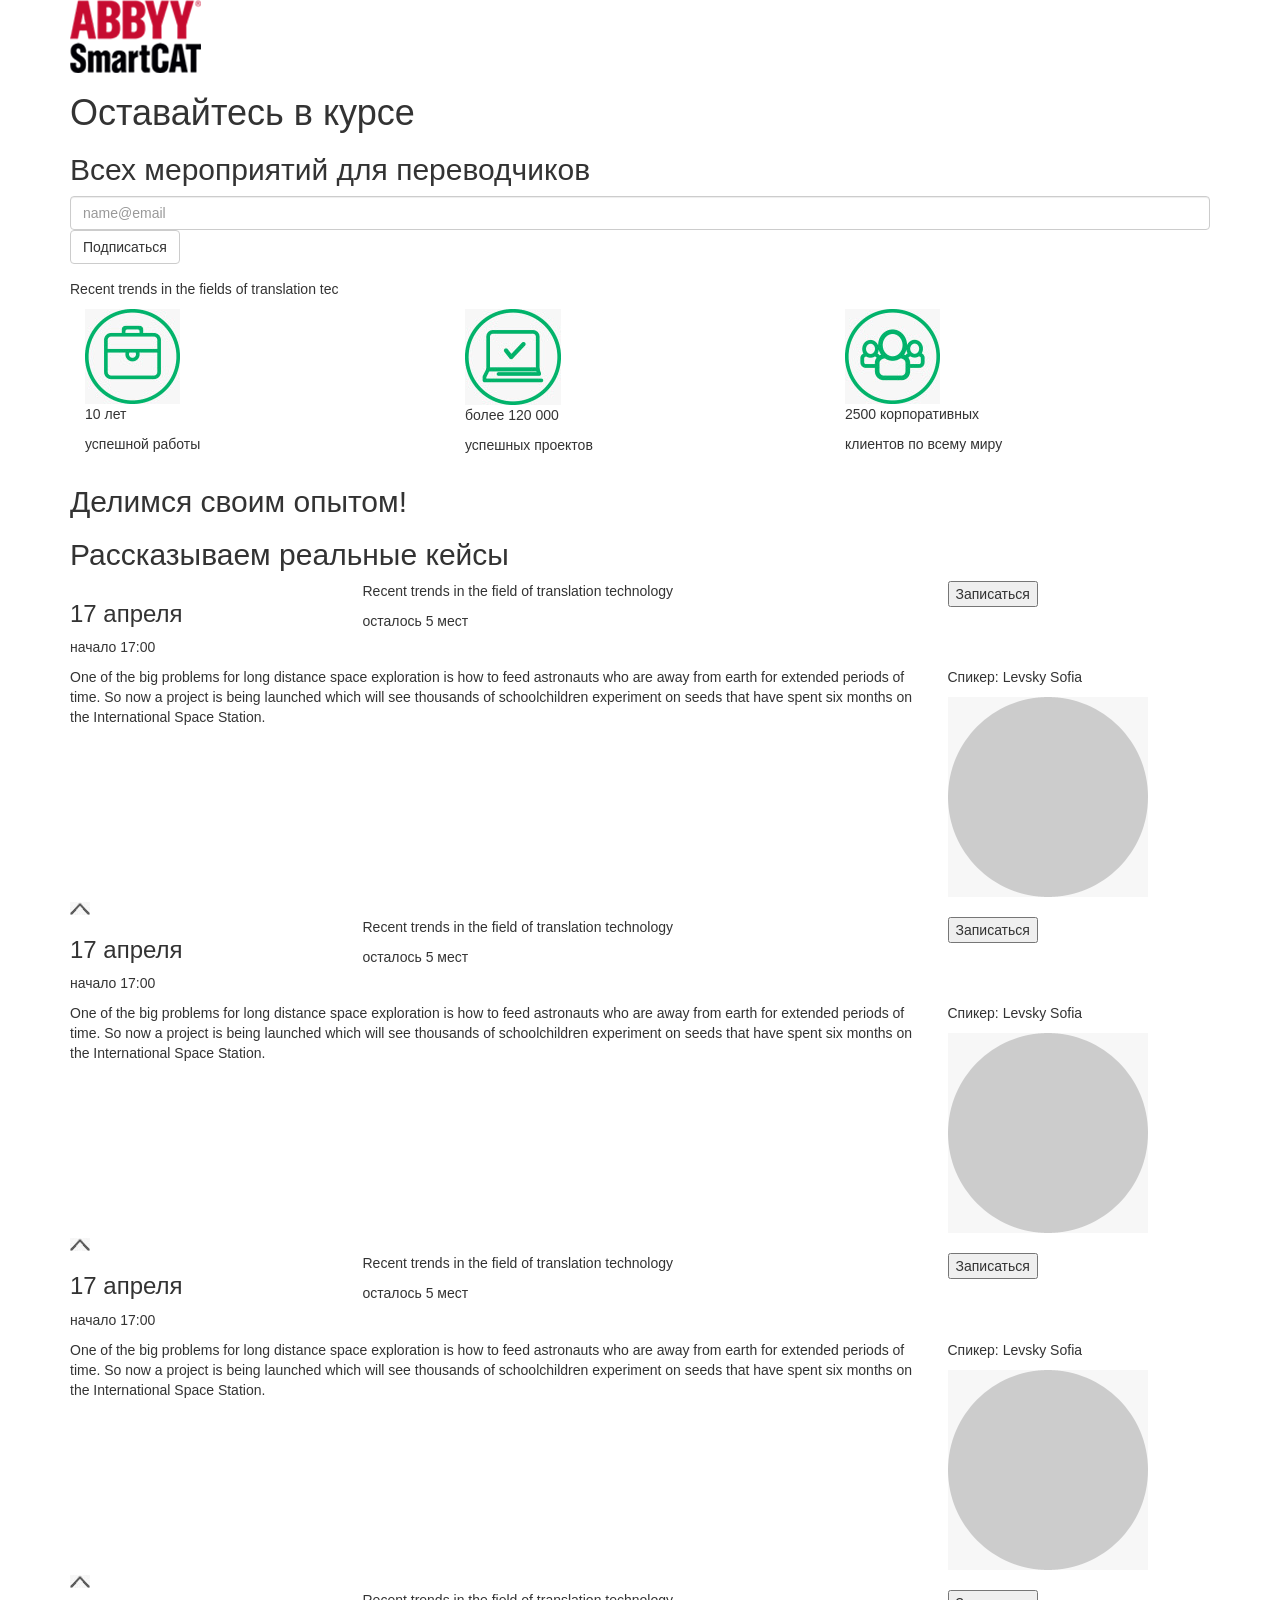
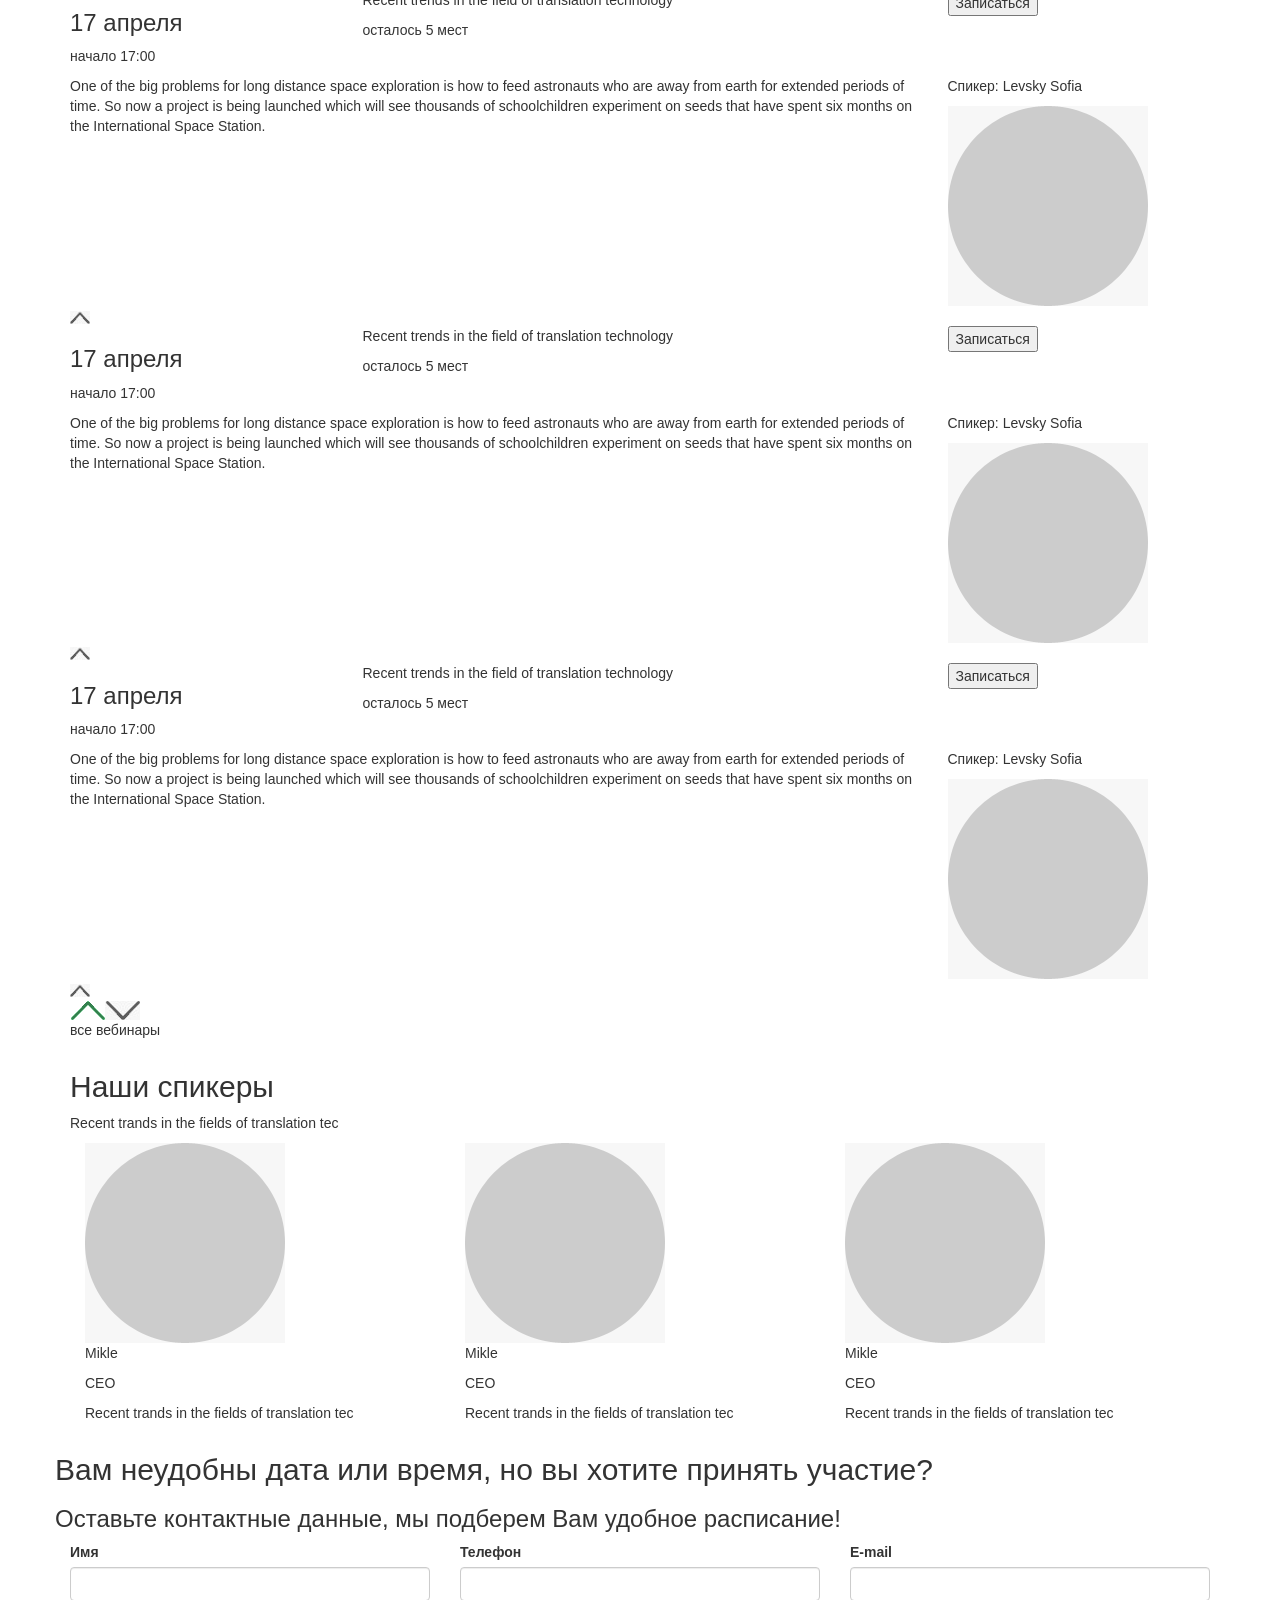
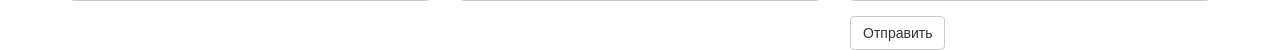
==== www/index.html @ 96927630 "initial project version" ====
<!DOCTYPE html><html lang="ru"><head><title>ABBYY SmartCat Вебинары</title><link rel="stylesheet" href="/main.css"><link rel="stylesheet" href="css/bootstrap.min.css"><script src="js/jquery-2.1.4.min.js"></script></head><body><header><div class="container"><div class="row"><div class="col-md-3"><a href="/"><img src="img/logo.png" class="logo"></a></div><div class="col-md-12"><h1>Оставайтесь в курсе</h1><h2>Всех мероприятий для переводчиков</h2><form class="header-form"><div class="form-group"><input type="email" id="inputemail1" placeholder="name@email" required="required" class="form-control"><button type="submit" class="btn btn-default">Подписаться</button><div class="nofloat"></div></div></form></div></div></div></header><div class="container"><div class="row"><div class="col-md-12 ah"><p class="header">Recent trends in the fields of translation tec</p><div class="col-md-4"><img src="img/ico1.png"><p>10 лет</p><p>успешной работы</p></div><div class="col-md-4"><img src="img/ico2.png"><p>более 120 000</p><p>успешных проектов</p></div><div class="col-md-4"><img src="img/ico3.png"><p>2500 корпоративных</p><p>клиентов по всему миру</p></div></div><div class="col-md-12 sem"><h2>Делимся своим опытом! </h2><h2>Рассказываем реальные кейсы</h2></div></div></div><div class="gbg"><div class="container"><div class="row"><div class="col-md-3"><h3><span>17</span> апреля</h3><p>начало <span>17:00</span></p></div><div class="col-md-6"><p id="b1" class="link">Recent trends in the field of translation  technology</p><p class="link-bot">осталось <span>5</span> мест</p></div><div class="col-md-3 reg"><button class="regiser">Записаться</button></div></div></div></div><div id="slide1" class="slideh"><div class="container"><div class="row"><div class="col-md-9"><p class="inside">One of the big problems for long distance space exploration is how to feed astronauts who are away from earth for extended periods of time. So now a project is being launched which will see thousands of schoolchildren experiment on seeds that have spent six months on the International Space Station.</p></div><div class="col-md-3"><p><span>Спикер:</span> Levsky Sofia</p><img src="img/placeholder.png"></div><div class="col-md-12"><img id="bc1" src="img/up.png"></div></div></div></div><div class="gbg"><div class="container"><div class="row"><div class="col-md-3"><h3><span>17</span> апреля</h3><p>начало <span>17:00</span></p></div><div class="col-md-6"><p id="b2" class="link">Recent trends in the field of translation  technology</p><p class="link-bot">осталось <span>5</span> мест</p></div><div class="col-md-3 reg"><button class="regiser">Записаться</button></div></div></div></div><div id="slide2" class="slideh"><div class="container"><div class="row"><div class="col-md-9"><p class="inside">One of the big problems for long distance space exploration is how to feed astronauts who are away from earth for extended periods of time. So now a project is being launched which will see thousands of schoolchildren experiment on seeds that have spent six months on the International Space Station.</p></div><div class="col-md-3"><p><span>Спикер:</span> Levsky Sofia</p><img src="img/placeholder.png"></div><div class="col-md-12"><img id="bc2" src="img/up.png"></div></div></div></div><div class="gbg"><div class="container"><div class="row"><div class="col-md-3"><h3><span>17</span> апреля</h3><p>начало <span>17:00</span></p></div><div class="col-md-6"><p id="b3" class="link">Recent trends in the field of translation  technology</p><p class="link-bot">осталось <span>5</span> мест</p></div><div class="col-md-3 reg"><button class="regiser">Записаться</button></div></div></div></div><div id="slide3" class="slideh"><div class="container"><div class="row"><div class="col-md-9"><p class="inside">One of the big problems for long distance space exploration is how to feed astronauts who are away from earth for extended periods of time. So now a project is being launched which will see thousands of schoolchildren experiment on seeds that have spent six months on the International Space Station.</p></div><div class="col-md-3"><p><span>Спикер:</span> Levsky Sofia</p><img src="img/placeholder.png"></div><div class="col-md-12"><img id="bc3" src="img/up.png"></div></div></div></div><div id="add"><div class="gbg"><div class="container"><div class="row"><div class="col-md-3"><h3><span>17</span> апреля</h3><p>начало <span>17:00</span></p></div><div class="col-md-6"><p id="b4" class="link">Recent trends in the field of translation  technology</p><p class="link-bot">осталось <span>5</span> мест</p></div><div class="col-md-3 reg"><button class="regiser">Записаться</button></div></div></div></div><div id="slide4" class="slideh"><div class="container"><div class="row"><div class="col-md-9"><p class="inside">One of the big problems for long distance space exploration is how to feed astronauts who are away from earth for extended periods of time. So now a project is being launched which will see thousands of schoolchildren experiment on seeds that have spent six months on the International Space Station.</p></div><div class="col-md-3"><p><span>Спикер:</span> Levsky Sofia</p><img src="img/placeholder.png"></div><div class="col-md-12"><img id="bc4" src="img/up.png"></div></div></div></div><div class="gbg"><div class="container"><div class="row"><div class="col-md-3"><h3><span>17</span> апреля</h3><p>начало <span>17:00</span></p></div><div class="col-md-6"><p id="b5" class="link">Recent trends in the field of translation  technology</p><p class="link-bot">осталось <span>5</span> мест</p></div><div class="col-md-3 reg"><button class="regiser">Записаться</button></div></div></div></div><div id="slide5" class="slideh"><div class="container"><div class="row"><div class="col-md-9"><p class="inside">One of the big problems for long distance space exploration is how to feed astronauts who are away from earth for extended periods of time. So now a project is being launched which will see thousands of schoolchildren experiment on seeds that have spent six months on the International Space Station.</p></div><div class="col-md-3"><p><span>Спикер:</span> Levsky Sofia</p><img src="img/placeholder.png"></div><div class="col-md-12"><img id="bc5" src="img/up.png"></div></div></div></div><div class="gbg"><div class="container"><div class="row"><div class="col-md-3"><h3><span>17</span> апреля</h3><p>начало <span>17:00</span></p></div><div class="col-md-6"><p id="b6" class="link">Recent trends in the field of translation  technology</p><p class="link-bot">осталось <span>5</span> мест</p></div><div class="col-md-3 reg"><button class="regiser">Записаться</button></div></div></div></div><div id="slide6" class="slideh"><div class="container"><div class="row"><div class="col-md-9"><p class="inside">One of the big problems for long distance space exploration is how to feed astronauts who are away from earth for extended periods of time. So now a project is being launched which will see thousands of schoolchildren experiment on seeds that have spent six months on the International Space Station.</p></div><div class="col-md-3"><p><span>Спикер:</span> Levsky Sofia</p><img src="img/placeholder.png"></div><div class="col-md-12"><img id="bc6" src="img/up.png"></div></div></div></div></div><div class="allweb"><div class="container"><div class="row"><div class="col-md-12"><img id="allweb2" src="img/downg.png" class="novis"><img id="allweb" src="img/down.png"><p>все вебинары</p></div></div></div></div><div class="container speakers"><div class="row"><div class="col-md-12"><h2>Наши спикеры</h2><p class="header">Recent trands in the fields of translation tec</p><div id="carousel-example-generic" data-ride="carousel" class="carousel slide"><ol class="carousel-indicators"><li data-target="#carousel-example-generic" data-slide-to="0" class="active"></li><li data-target="#carousel-example-generic" data-slide-to="1"></li><li data-target="#carousel-example-generic" data-slide-to="2"></li><li data-target="#carousel-example-generic" data-slide-to="3"></li><li data-target="#carousel-example-generic" data-slide-to="4"></li></ol><div role="listbox" class="carousel-inner"><div class="item active"><div class="col-md-4"><img src="img/placeholder.png"><p class="name">Mikle</p><p class="role">CEO</p><p class="desc">Recent trands in the fields of translation tec</p></div><div class="col-md-4"><img src="img/placeholder.png"><p class="name">Mikle</p><p class="role">CEO</p><p class="desc">Recent trands in the fields of translation tec</p></div><div class="col-md-4"><img src="img/placeholder.png"><p class="name">Mikle</p><p class="role">CEO</p><p class="desc">Recent trands in the fields of translation tec</p></div></div><div class="item"><div class="col-md-4"><img src="img/placeholder.png"><p class="name">Mikle</p><p class="role">CEO</p><p class="desc">Recent trands in the fields of translation tec</p></div><div class="col-md-4"><img src="img/placeholder.png"><p class="name">Mikle</p><p class="role">CEO</p><p class="desc">Recent trands in the fields of translation tec</p></div><div class="col-md-4"><img src="img/placeholder.png"><p class="name">Mikle</p><p class="role">CEO</p><p class="desc">Recent trands in the fields of translation tec</p></div></div><div class="item"><div class="col-md-4"><img src="img/placeholder.png"><p class="name">Mikle</p><p class="role">CEO</p><p class="desc">Recent trands in the fields of translation tec</p></div><div class="col-md-4"><img src="img/placeholder.png"><p class="name">Mikle</p><p class="role">CEO</p><p class="desc">Recent trands in the fields of translation tec</p></div><div class="col-md-4"><img src="img/placeholder.png"><p class="name">Mikle</p><p class="role">CEO</p><p class="desc">Recent trands in the fields of translation tec</p></div></div><div class="item"><div class="col-md-4"><img src="img/placeholder.png"><p class="name">Mikle</p><p class="role">CEO</p><p class="desc">Recent trands in the fields of translation tec</p></div><div class="col-md-4"><img src="img/placeholder.png"><p class="name">Mikle</p><p class="role">CEO</p><p class="desc">Recent trands in the fields of translation tec</p></div><div class="col-md-4"><img src="img/placeholder.png"><p class="name">Mikle</p><p class="role">CEO</p><p class="desc">Recent trands in the fields of translation tec</p></div></div><div class="item"><div class="col-md-4"><img src="img/placeholder.png"><p class="name">Mikle</p><p class="role">CEO</p><p class="desc">Recent trands in the fields of translation tec</p></div><div class="col-md-4"><img src="img/placeholder.png"><p class="name">Mikle</p><p class="role">CEO</p><p class="desc">Recent trands in the fields of translation tec</p></div><div class="col-md-4"><img src="img/placeholder.png"><p class="name">Mikle</p><p class="role">CEO</p><p class="desc">Recent trands in the fields of translation tec</p></div></div></div></div></div></div></div><div class="botbg"><div class="container"><div class="row"><h2>Вам неудобны дата или время, но вы хотите принять участие?</h2><h3>Оставьте контактные данные, мы подберем Вам удобное расписание!</h3></div></div></div><footer><div class="container"><div class="row"><form class="footer-form"><div class="col-md-4"><div class="form-group"><label for="fname">Имя</label><input id="fname" type="text" class="form-control"></div></div><div class="col-md-4"><div class="form-group"><label for="fphone">Телефон</label><input id="fphone" type="tel" class="form-control"></div></div><div class="col-md-4"><div class="form-group"><label for="femail">E-mail</label><input id="femail" type="email" required="required" class="form-control"></div><button type="submit" class="btn btn-default">Отправить</button></div></form></div></div></footer><script src="js/bootstrap.min.js"></script><script src="js/slide.js"></script></body></html>
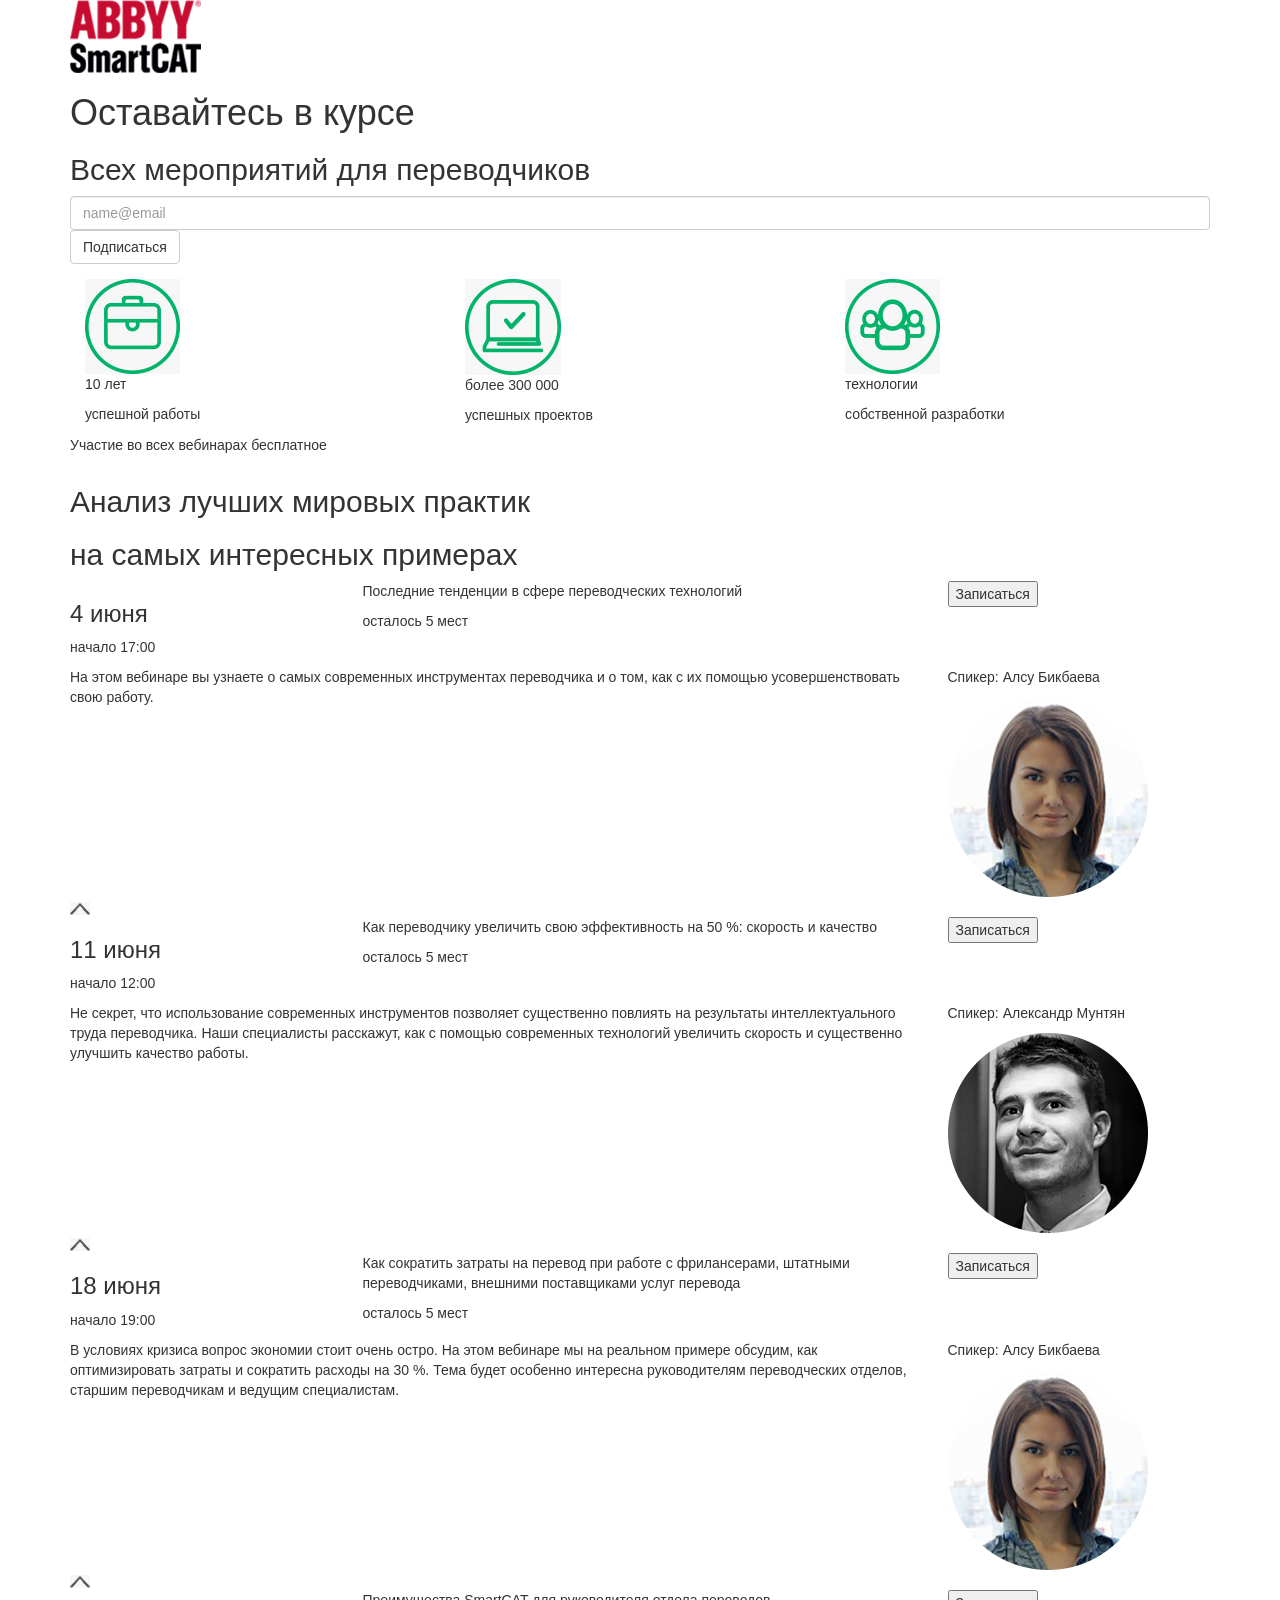
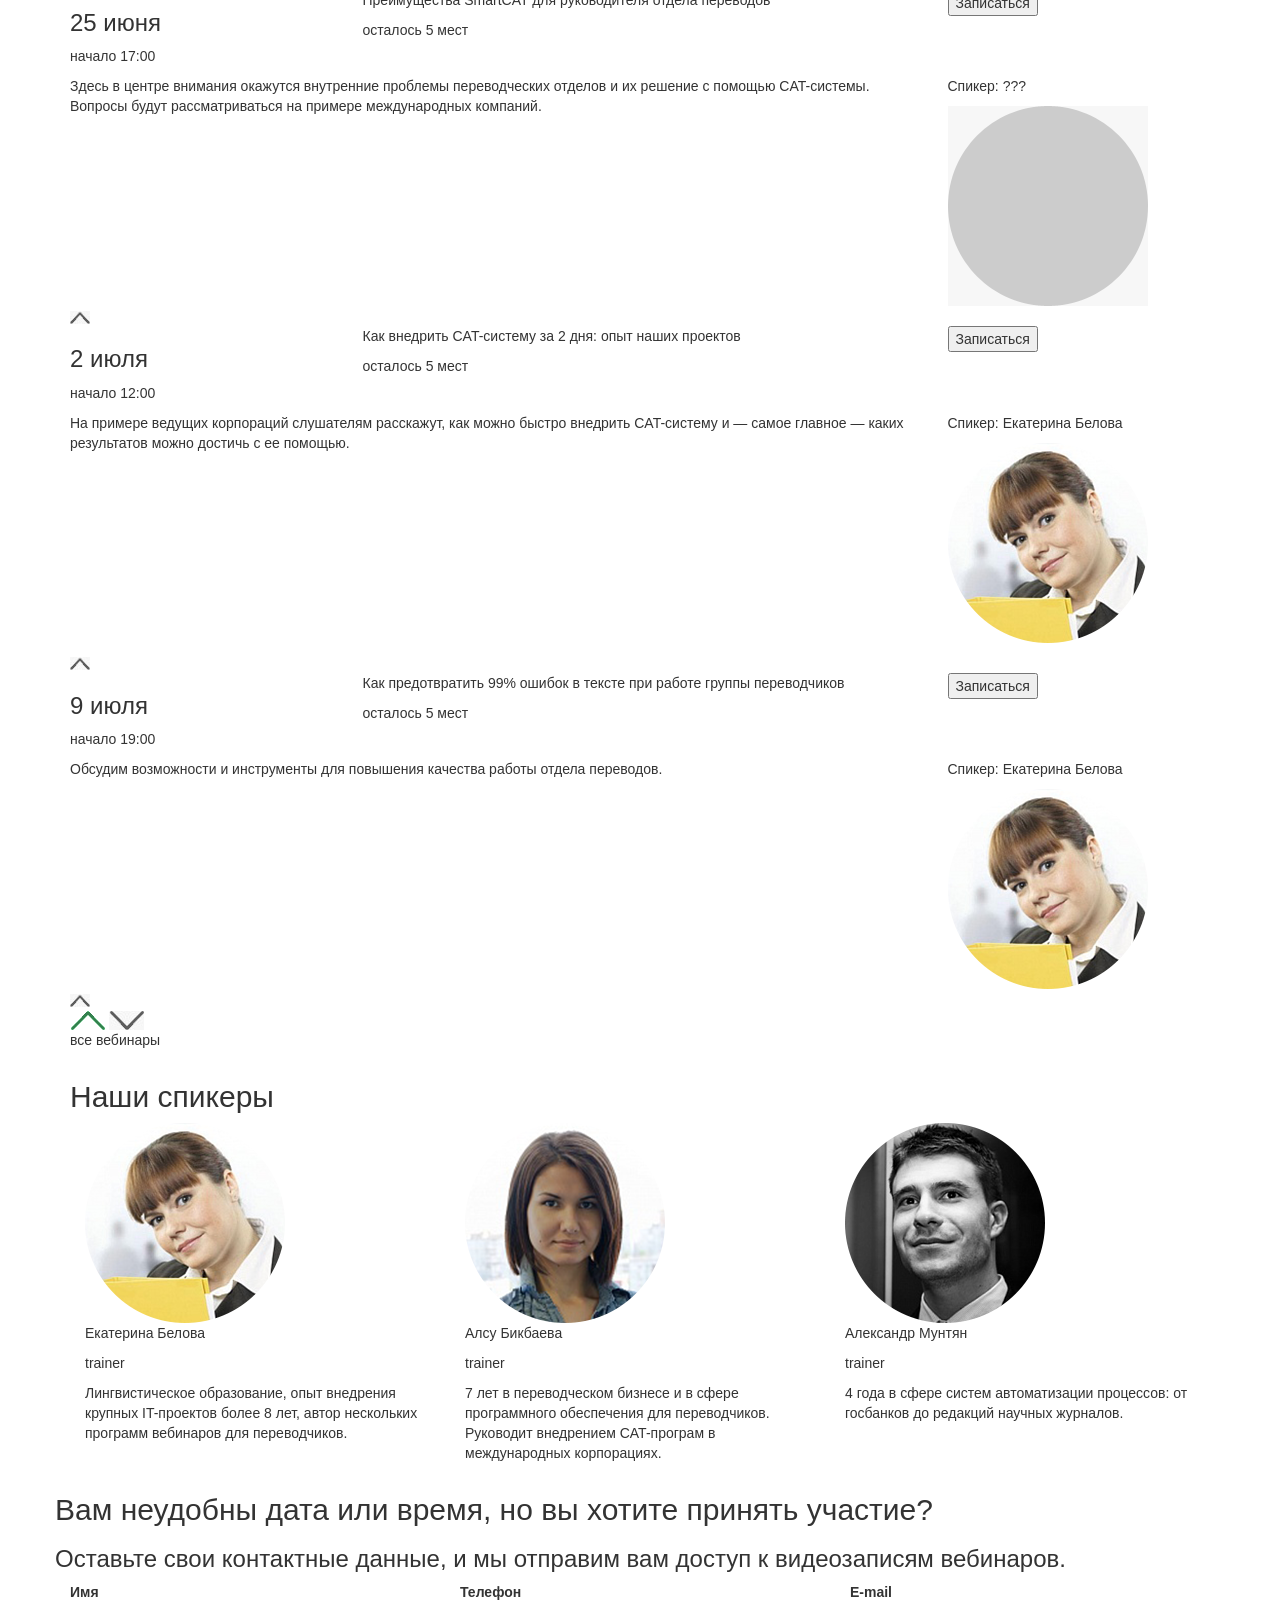
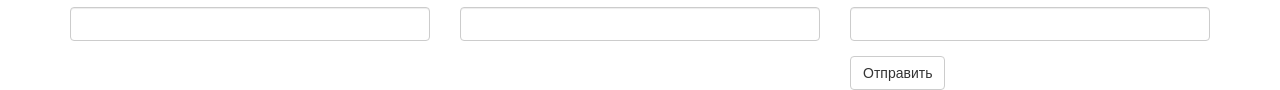
==== commit f14a65d7: "v1.0" ====
--- a/www/index.html
+++ b/www/index.html
@@ -1 +1,552 @@
-<!DOCTYPE html><html lang="ru"><head><title>ABBYY SmartCat Вебинары</title><link rel="stylesheet" href="/main.css"><link rel="stylesheet" href="css/bootstrap.min.css"><script src="js/jquery-2.1.4.min.js"></script></head><body><header><div class="container"><div class="row"><div class="col-md-3"><a href="/"><img src="img/logo.png" class="logo"></a></div><div class="col-md-12"><h1>Оставайтесь в курсе</h1><h2>Всех мероприятий для переводчиков</h2><form class="header-form"><div class="form-group"><input type="email" id="inputemail1" placeholder="name@email" required="required" class="form-control"><button type="submit" class="btn btn-default">Подписаться</button><div class="nofloat"></div></div></form></div></div></div></header><div class="container"><div class="row"><div class="col-md-12 ah"><p class="header">Recent trends in the fields of translation tec</p><div class="col-md-4"><img src="img/ico1.png"><p>10 лет</p><p>успешной работы</p></div><div class="col-md-4"><img src="img/ico2.png"><p>более 120 000</p><p>успешных проектов</p></div><div class="col-md-4"><img src="img/ico3.png"><p>2500 корпоративных</p><p>клиентов по всему миру</p></div></div><div class="col-md-12 sem"><h2>Делимся своим опытом! </h2><h2>Рассказываем реальные кейсы</h2></div></div></div><div class="gbg"><div class="container"><div class="row"><div class="col-md-3"><h3><span>17</span> апреля</h3><p>начало <span>17:00</span></p></div><div class="col-md-6"><p id="b1" class="link">Recent trends in the field of translation  technology</p><p class="link-bot">осталось <span>5</span> мест</p></div><div class="col-md-3 reg"><button class="regiser">Записаться</button></div></div></div></div><div id="slide1" class="slideh"><div class="container"><div class="row"><div class="col-md-9"><p class="inside">One of the big problems for long distance space exploration is how to feed astronauts who are away from earth for extended periods of time. So now a project is being launched which will see thousands of schoolchildren experiment on seeds that have spent six months on the International Space Station.</p></div><div class="col-md-3"><p><span>Спикер:</span> Levsky Sofia</p><img src="img/placeholder.png"></div><div class="col-md-12"><img id="bc1" src="img/up.png"></div></div></div></div><div class="gbg"><div class="container"><div class="row"><div class="col-md-3"><h3><span>17</span> апреля</h3><p>начало <span>17:00</span></p></div><div class="col-md-6"><p id="b2" class="link">Recent trends in the field of translation  technology</p><p class="link-bot">осталось <span>5</span> мест</p></div><div class="col-md-3 reg"><button class="regiser">Записаться</button></div></div></div></div><div id="slide2" class="slideh"><div class="container"><div class="row"><div class="col-md-9"><p class="inside">One of the big problems for long distance space exploration is how to feed astronauts who are away from earth for extended periods of time. So now a project is being launched which will see thousands of schoolchildren experiment on seeds that have spent six months on the International Space Station.</p></div><div class="col-md-3"><p><span>Спикер:</span> Levsky Sofia</p><img src="img/placeholder.png"></div><div class="col-md-12"><img id="bc2" src="img/up.png"></div></div></div></div><div class="gbg"><div class="container"><div class="row"><div class="col-md-3"><h3><span>17</span> апреля</h3><p>начало <span>17:00</span></p></div><div class="col-md-6"><p id="b3" class="link">Recent trends in the field of translation  technology</p><p class="link-bot">осталось <span>5</span> мест</p></div><div class="col-md-3 reg"><button class="regiser">Записаться</button></div></div></div></div><div id="slide3" class="slideh"><div class="container"><div class="row"><div class="col-md-9"><p class="inside">One of the big problems for long distance space exploration is how to feed astronauts who are away from earth for extended periods of time. So now a project is being launched which will see thousands of schoolchildren experiment on seeds that have spent six months on the International Space Station.</p></div><div class="col-md-3"><p><span>Спикер:</span> Levsky Sofia</p><img src="img/placeholder.png"></div><div class="col-md-12"><img id="bc3" src="img/up.png"></div></div></div></div><div id="add"><div class="gbg"><div class="container"><div class="row"><div class="col-md-3"><h3><span>17</span> апреля</h3><p>начало <span>17:00</span></p></div><div class="col-md-6"><p id="b4" class="link">Recent trends in the field of translation  technology</p><p class="link-bot">осталось <span>5</span> мест</p></div><div class="col-md-3 reg"><button class="regiser">Записаться</button></div></div></div></div><div id="slide4" class="slideh"><div class="container"><div class="row"><div class="col-md-9"><p class="inside">One of the big problems for long distance space exploration is how to feed astronauts who are away from earth for extended periods of time. So now a project is being launched which will see thousands of schoolchildren experiment on seeds that have spent six months on the International Space Station.</p></div><div class="col-md-3"><p><span>Спикер:</span> Levsky Sofia</p><img src="img/placeholder.png"></div><div class="col-md-12"><img id="bc4" src="img/up.png"></div></div></div></div><div class="gbg"><div class="container"><div class="row"><div class="col-md-3"><h3><span>17</span> апреля</h3><p>начало <span>17:00</span></p></div><div class="col-md-6"><p id="b5" class="link">Recent trends in the field of translation  technology</p><p class="link-bot">осталось <span>5</span> мест</p></div><div class="col-md-3 reg"><button class="regiser">Записаться</button></div></div></div></div><div id="slide5" class="slideh"><div class="container"><div class="row"><div class="col-md-9"><p class="inside">One of the big problems for long distance space exploration is how to feed astronauts who are away from earth for extended periods of time. So now a project is being launched which will see thousands of schoolchildren experiment on seeds that have spent six months on the International Space Station.</p></div><div class="col-md-3"><p><span>Спикер:</span> Levsky Sofia</p><img src="img/placeholder.png"></div><div class="col-md-12"><img id="bc5" src="img/up.png"></div></div></div></div><div class="gbg"><div class="container"><div class="row"><div class="col-md-3"><h3><span>17</span> апреля</h3><p>начало <span>17:00</span></p></div><div class="col-md-6"><p id="b6" class="link">Recent trends in the field of translation  technology</p><p class="link-bot">осталось <span>5</span> мест</p></div><div class="col-md-3 reg"><button class="regiser">Записаться</button></div></div></div></div><div id="slide6" class="slideh"><div class="container"><div class="row"><div class="col-md-9"><p class="inside">One of the big problems for long distance space exploration is how to feed astronauts who are away from earth for extended periods of time. So now a project is being launched which will see thousands of schoolchildren experiment on seeds that have spent six months on the International Space Station.</p></div><div class="col-md-3"><p><span>Спикер:</span> Levsky Sofia</p><img src="img/placeholder.png"></div><div class="col-md-12"><img id="bc6" src="img/up.png"></div></div></div></div></div><div class="allweb"><div class="container"><div class="row"><div class="col-md-12"><img id="allweb2" src="img/downg.png" class="novis"><img id="allweb" src="img/down.png"><p>все вебинары</p></div></div></div></div><div class="container speakers"><div class="row"><div class="col-md-12"><h2>Наши спикеры</h2><p class="header">Recent trands in the fields of translation tec</p><div id="carousel-example-generic" data-ride="carousel" class="carousel slide"><ol class="carousel-indicators"><li data-target="#carousel-example-generic" data-slide-to="0" class="active"></li><li data-target="#carousel-example-generic" data-slide-to="1"></li><li data-target="#carousel-example-generic" data-slide-to="2"></li><li data-target="#carousel-example-generic" data-slide-to="3"></li><li data-target="#carousel-example-generic" data-slide-to="4"></li></ol><div role="listbox" class="carousel-inner"><div class="item active"><div class="col-md-4"><img src="img/placeholder.png"><p class="name">Mikle</p><p class="role">CEO</p><p class="desc">Recent trands in the fields of translation tec</p></div><div class="col-md-4"><img src="img/placeholder.png"><p class="name">Mikle</p><p class="role">CEO</p><p class="desc">Recent trands in the fields of translation tec</p></div><div class="col-md-4"><img src="img/placeholder.png"><p class="name">Mikle</p><p class="role">CEO</p><p class="desc">Recent trands in the fields of translation tec</p></div></div><div class="item"><div class="col-md-4"><img src="img/placeholder.png"><p class="name">Mikle</p><p class="role">CEO</p><p class="desc">Recent trands in the fields of translation tec</p></div><div class="col-md-4"><img src="img/placeholder.png"><p class="name">Mikle</p><p class="role">CEO</p><p class="desc">Recent trands in the fields of translation tec</p></div><div class="col-md-4"><img src="img/placeholder.png"><p class="name">Mikle</p><p class="role">CEO</p><p class="desc">Recent trands in the fields of translation tec</p></div></div><div class="item"><div class="col-md-4"><img src="img/placeholder.png"><p class="name">Mikle</p><p class="role">CEO</p><p class="desc">Recent trands in the fields of translation tec</p></div><div class="col-md-4"><img src="img/placeholder.png"><p class="name">Mikle</p><p class="role">CEO</p><p class="desc">Recent trands in the fields of translation tec</p></div><div class="col-md-4"><img src="img/placeholder.png"><p class="name">Mikle</p><p class="role">CEO</p><p class="desc">Recent trands in the fields of translation tec</p></div></div><div class="item"><div class="col-md-4"><img src="img/placeholder.png"><p class="name">Mikle</p><p class="role">CEO</p><p class="desc">Recent trands in the fields of translation tec</p></div><div class="col-md-4"><img src="img/placeholder.png"><p class="name">Mikle</p><p class="role">CEO</p><p class="desc">Recent trands in the fields of translation tec</p></div><div class="col-md-4"><img src="img/placeholder.png"><p class="name">Mikle</p><p class="role">CEO</p><p class="desc">Recent trands in the fields of translation tec</p></div></div><div class="item"><div class="col-md-4"><img src="img/placeholder.png"><p class="name">Mikle</p><p class="role">CEO</p><p class="desc">Recent trands in the fields of translation tec</p></div><div class="col-md-4"><img src="img/placeholder.png"><p class="name">Mikle</p><p class="role">CEO</p><p class="desc">Recent trands in the fields of translation tec</p></div><div class="col-md-4"><img src="img/placeholder.png"><p class="name">Mikle</p><p class="role">CEO</p><p class="desc">Recent trands in the fields of translation tec</p></div></div></div></div></div></div></div><div class="botbg"><div class="container"><div class="row"><h2>Вам неудобны дата или время, но вы хотите принять участие?</h2><h3>Оставьте контактные данные, мы подберем Вам удобное расписание!</h3></div></div></div><footer><div class="container"><div class="row"><form class="footer-form"><div class="col-md-4"><div class="form-group"><label for="fname">Имя</label><input id="fname" type="text" class="form-control"></div></div><div class="col-md-4"><div class="form-group"><label for="fphone">Телефон</label><input id="fphone" type="tel" class="form-control"></div></div><div class="col-md-4"><div class="form-group"><label for="femail">E-mail</label><input id="femail" type="email" required="required" class="form-control"></div><button type="submit" class="btn btn-default">Отправить</button></div></form></div></div></footer><script src="js/bootstrap.min.js"></script><script src="js/slide.js"></script></body></html>+<!DOCTYPE html>
+<html lang="ru">
+<head>
+<meta charset="UTF-8">
+<title>
+ABBYY SmartCat Вебинары</title>
+<link rel="stylesheet" href="/main.css">
+<link rel="stylesheet" href="css/bootstrap.min.css">
+<script type="text/javascript" src="js/jquery-1.9.1.js"></script>
+
+</head>
+<body>
+<header>
+<div class="container">
+<div class="row">
+<div class="col-md-3">
+<a href="/">
+<img src="img/logo.png" class="logo">
+</a>
+</div>
+<div class="col-md-12">
+<h1>
+Оставайтесь в курсе</h1>
+<h2>
+Всех мероприятий для переводчиков</h2>
+
+<div id="completeform">
+   <span id="error"></span>
+
+   <form id="inviteform" name="inviteform" method="post" action="" class="header-form">
+   <div class="form-group">
+      <input class="form-control" type="email" name="email" id="email" placeholder="name@email" autocomplete="off" autocorrect="off" autocapitalize="off">
+
+      <div id="btnwrap"><button class="btn btn-default" name="sendbtn" id="sendbtn" type="submit" value="Send">Подписаться</button></div>
+       <div class="nofloat">
+</div>
+   </div>
+
+   </form>
+   
+</div>
+
+
+<div id="messegeResult">
+   </div>
+</div>
+</div>
+</div>
+</header>
+<div class="container">
+<div class="row">
+<div class="col-md-12 ah">
+<div class="col-md-4">
+<img src="img/ico1.png">
+<p>
+10 лет</p>
+<p>
+успешной работы</p>
+</div>
+<div class="col-md-4">
+<img src="img/ico2.png">
+<p>
+более 300 000</p>
+<p>
+успешных проектов</p>
+</div>
+<div class="col-md-4">
+<img src="img/ico3.png">
+<p>
+технологии </p>
+<p>
+собственной разработки</p>
+</div>
+
+</div>
+<div class="col-md-12"><p class="header">
+Участие во всех вебинарах бесплатное</p></div>
+
+<div class="col-md-12 sem">
+<h2>
+Анализ лучших мировых практик</h2>
+<h2>
+на самых интересных примерах</h2>
+</div>
+</div>
+</div>
+<div class="gbg">
+<div class="container">
+<div class="row">
+<div class="col-md-3">
+<h3>
+<span>
+4</span>
+ июня</h3>
+ <p>
+начало <span>
+17:00</span>
+</p>
+</div>
+<div class="col-md-6">
+<p id="b1" class="link">
+Последние тенденции в сфере переводческих технологий</p>
+<p class="link-bot">
+осталось <span>
+5</span>
+ мест</p>
+ </div>
+<div class="col-md-3 reg">
+<button class="regiser">
+Записаться</button>
+</div>
+</div>
+</div>
+</div>
+<div id="slide1" class="slideh">
+<div class="container">
+<div class="row">
+<div class="col-md-9">
+<p class="inside">
+На этом вебинаре вы узнаете о самых современных инструментах переводчика и о том, как с их помощью усовершенствовать свою работу. </p>
+</div>
+<div class="col-md-3">
+<p>
+<span>
+Спикер:</span>
+ Алсу Бикбаева</p>
+ <a href="#speakers"><img src="img/bikbaeva.png"></a>
+</div>
+<div class="col-md-12">
+<img id="bc1" src="img/up.png">
+</div>
+</div>
+</div>
+</div>
+<div class="gbg">
+<div class="container">
+<div class="row">
+<div class="col-md-3">
+<h3>
+<span>
+11</span>
+ июня</h3>
+ <p>
+начало <span>
+12:00</span>
+</p>
+</div>
+<div class="col-md-6">
+<p id="b2" class="link">
+Как переводчику увеличить свою эффективность на 50 %: скорость и качество</p>
+<p class="link-bot">
+осталось <span>
+5</span>
+ мест</p>
+ </div>
+<div class="col-md-3 reg">
+<button class="regiser">
+Записаться</button>
+</div>
+</div>
+</div>
+</div>
+<div id="slide2" class="slideh">
+<div class="container">
+<div class="row">
+<div class="col-md-9">
+<p class="inside">
+Не секрет, что использование современных инструментов позволяет существенно повлиять на  результаты интеллектуального труда переводчика. Наши специалисты расскажут, как с помощью современных технологий увеличить скорость и существенно улучшить качество работы.</p>
+</div>
+<div class="col-md-3">
+<p>
+<span>
+Спикер:</span>
+ Александр Мунтян</p>
+ <a href="#speakers"><img src="img/muntian.png"></a>
+</div>
+<div class="col-md-12">
+<img id="bc2" src="img/up.png">
+</div>
+</div>
+</div>
+</div>
+<div class="gbg">
+<div class="container">
+<div class="row">
+<div class="col-md-3">
+<h3>
+<span>
+18</span>
+ июня</h3>
+ <p>
+начало <span>
+19:00</span>
+</p>
+</div>
+<div class="col-md-6">
+<p id="b3" class="link">
+Как сократить затраты на перевод при работе с фрилансерами, штатными переводчиками, внешними поставщиками услуг перевода</p>
+<p class="link-bot">
+осталось <span>
+5</span>
+ мест</p>
+ </div>
+<div class="col-md-3 reg">
+<button class="regiser">
+Записаться</button>
+</div>
+</div>
+</div>
+</div>
+<div id="slide3" class="slideh">
+<div class="container">
+<div class="row">
+<div class="col-md-9">
+<p class="inside">
+В условиях кризиса вопрос экономии стоит очень остро. На этом вебинаре мы на реальном примере обсудим, как оптимизировать затраты и сократить расходы на 30 %. Тема будет особенно интересна руководителям переводческих отделов, старшим переводчикам и ведущим специалистам. </p>
+</div>
+<div class="col-md-3">
+<p>
+<span>
+Спикер:</span>
+ Алсу Бикбаева</p>
+ <a href="#speakers"><img src="img/bikbaeva.png"></a>
+</div>
+<div class="col-md-12">
+<img id="bc3" src="img/up.png">
+</div>
+</div>
+</div>
+</div>
+<div id="add">
+<div class="gbg">
+<div class="container">
+<div class="row">
+<div class="col-md-3">
+<h3>
+<span>
+25</span>
+ июня</h3>
+ <p>
+начало <span>
+17:00</span>
+</p>
+</div>
+<div class="col-md-6">
+<p id="b4" class="link">
+Преимущества SmartCAT для руководителя отдела переводов</p>
+<p class="link-bot">
+осталось <span>
+5</span>
+ мест</p>
+ </div>
+<div class="col-md-3 reg">
+<button class="regiser">
+Записаться</button>
+</div>
+</div>
+</div>
+</div>
+<div id="slide4" class="slideh">
+<div class="container">
+<div class="row">
+<div class="col-md-9">
+<p class="inside">
+Здесь в центре внимания окажутся внутренние проблемы переводческих отделов и их решение с помощью CAT-системы. Вопросы будут рассматриваться на примере международных компаний.  </p>
+</div>
+<div class="col-md-3">
+<p>
+<span>
+Спикер:</span>
+ ???</p>
+ <a href="#speakers"><img src="img/placeholder.png"></a>
+</div>
+<div class="col-md-12">
+<img id="bc4" src="img/up.png">
+</div>
+</div>
+</div>
+</div>
+<div class="gbg">
+<div class="container">
+<div class="row">
+<div class="col-md-3">
+<h3>
+<span>
+2</span>
+ июля</h3>
+ <p>
+начало <span>
+12:00</span>
+</p>
+</div>
+<div class="col-md-6">
+<p id="b5" class="link">
+Как внедрить CAT-систему за 2 дня: опыт наших проектов</p>
+<p class="link-bot">
+осталось <span>
+5</span>
+ мест</p>
+ </div>
+<div class="col-md-3 reg">
+<button class="regiser">
+Записаться</button>
+</div>
+</div>
+</div>
+</div>
+<div id="slide5" class="slideh">
+<div class="container">
+<div class="row">
+<div class="col-md-9">
+<p class="inside">
+На примере ведущих корпораций слушателям расскажут, как можно быстро внедрить CAT-систему  и — самое главное — каких результатов можно достичь с ее помощью.</p>
+</div>
+<div class="col-md-3">
+<p>
+<span>
+Спикер:</span>
+ Екатерина Белова<p>
+ <a href="#speakers"><img src="img/belova.png"></a>
+</div>
+<div class="col-md-12">
+<img id="bc5" src="img/up.png">
+</div>
+</div>
+</div>
+</div>
+<div class="gbg">
+<div class="container">
+<div class="row">
+<div class="col-md-3">
+<h3>
+<span>
+9</span>
+ июля</h3>
+ <p>
+начало <span>
+19:00</span>
+</p>
+</div>
+<div class="col-md-6">
+<p id="b6" class="link">
+Как предотвратить 99% ошибок в тексте при работе группы переводчиков</p>
+<p class="link-bot">
+осталось <span>
+5</span>
+ мест</p>
+ </div>
+<div class="col-md-3 reg">
+<button class="regiser">
+Записаться</button>
+</div>
+</div>
+</div>
+</div>
+<div id="slide6" class="slideh">
+<div class="container">
+<div class="row">
+<div class="col-md-9">
+<p class="inside">
+Обсудим возможности и инструменты для  повышения качества работы отдела переводов. </p>
+</div>
+<div class="col-md-3">
+<p>
+<span>
+Спикер:</span>
+ Екатерина Белова</p>
+ <a href="#speakers"><img src="img/belova.png"></a>
+</div>
+<div class="col-md-12">
+<img id="bc6" src="img/up.png">
+</div>
+</div>
+</div>
+</div>
+</div>
+<div class="allweb">
+<div class="container">
+<div class="row">
+<div class="col-md-12">
+<img id="allweb2" src="img/downg.png" class="novis">
+<img id="allweb" src="img/down.png">
+<p>
+все вебинары</p>
+</div>
+</div>
+</div>
+</div>
+<div class="container speakers">
+<div class="row">
+<div class="col-md-12">
+<h2 id="speakers">
+Наши спикеры</h2>
+<div id="carousel-example-generic" data-ride="carousel" class="carousel slide">
+<div role="listbox" class="carousel-inner">
+<div class="item active">
+<div class="col-md-4">
+<img src="img/belova.png">
+<p class="name">
+Екатерина Белова</p>
+<p class="role">
+trainer</p>
+<p class="desc">
+Лингвистическое образование, опыт внедрения крупных IT-проектов  более 8 лет, автор нескольких программ вебинаров для переводчиков.</p>
+</div>
+<div class="col-md-4">
+<img src="img/bikbaeva.png">
+<p class="name">
+Алсу Бикбаева</p>
+<p class="role">
+trainer</p>
+<p class="desc">
+7 лет в переводческом бизнесе и в сфере программного обеспечения для переводчиков. Руководит  внедрением CAT-програм в международных корпорациях.</p>
+</div>
+<div class="col-md-4">
+<img src="img/muntian.png">
+<p class="name">
+Александр Мунтян</p>
+<p class="role">
+trainer</p>
+<p class="desc">
+4 года в сфере систем автоматизации процессов:  от госбанков до редакций научных журналов.</p>
+</div>
+</div>
+<!--<div class="item">
+<div class="col-md-4">
+<img src="img/strem.png">
+<p class="name">
+Ника Стрем</p>
+<p class="role">
+CEO</p>
+<p class="desc">
+Recent trands in the fields of translation tec</p>
+</div>
+<div class="col-md-4">
+<img src="img/sidorova.png">
+<p class="name">
+Анна Сидорова</p>
+<p class="role">
+CEO</p>
+<p class="desc">
+Recent trands in the fields of translation tec</p>
+</div>
+<div class="col-md-4">
+<img src="img/andreev.png">
+<p class="name">
+Сергей Андреев</p>
+<p class="role">
+CEO</p>
+<p class="desc">
+Recent trands in the fields of translation tec</p>
+</div>
+</div>
+-->
+</div>
+</div>
+</div>
+</div>
+</div>
+</div>
+<div class="botbg">
+<div class="container">
+<div class="row">
+<h2>
+Вам неудобны дата или время, но вы хотите принять участие?</h2>
+<h3>
+Оставьте свои контактные данные, и мы отправим вам доступ к видеозаписям вебинаров.</h3>
+</div>
+</div>
+</div>
+<footer>
+<div class="container">
+<div class="row">
+
+<div id="completeform3"><span id="error3"></span></div>
+
+
+<form class="footer-form" id="inviteform3" name="inviteform3" method="post" action="">
+<div class="col-md-4">
+<div class="form-group">
+<label for="fname">
+Имя</label>
+<input id="name3" name="name3"  type="text" class="form-control">
+</div>
+</div>
+<div class="col-md-4">
+<div class="form-group">
+<label for="fphone">
+Телефон</label>
+<input id="phone3" name="phone3" type="tel" class="form-control">
+</div>
+</div>
+<div class="col-md-4">
+<div class="form-group">
+<label for="femail">
+E-mail</label>
+<input id="email3" name="email3"  type="email" class="form-control">
+</div>
+<button id="btnwrap3" type="submit" class="btn btn-default" name="sendbtn3" id="sendbtn3" value="Send">
+Отправить</button>
+</div>
+</form>
+
+
+</div>
+</div>
+</footer>
+<script src="js/bootstrap.min.js">
+</script>
+<script src="js/slide.js">
+</script>
+
+
+<script>
+  (function(i,s,o,g,r,a,m){i['GoogleAnalyticsObject']=r;i[r]=i[r]||function(){
+  (i[r].q=i[r].q||[]).push(arguments)},i[r].l=1*new Date();a=s.createElement(o),
+  m=s.getElementsByTagName(o)[0];a.async=1;a.src=g;m.parentNode.insertBefore(a,m)
+  })(window,document,'script','//www.google-analytics.com/analytics.js','ga');
+  ga('create', 'UA-50896723-4', 'auto');
+  ga('send', 'pageview');
+</script>
+
+
+<!– Yandex.Metrika counter –>
+<script type="text/javascript">
+(function (d, w, c) {
+    (w[c] = w[c] || []).push(function() {
+        try {
+            w.yaCounter22499044 = new Ya.Metrika({id:22499044,
+                    webvisor:true,
+                    clickmap:true,
+                    trackLinks:true,
+                    accurateTrackBounce:true});
+        } catch(e) { }
+    });
+
+    var n = d.getElementsByTagName("script")[0],
+        s = d.createElement("script"),
+        f = function () { n.parentNode.insertBefore(s, n); };
+    s.type = "text/javascript";
+    s.async = true;
+    s.src = (d.location.protocol == "https:" ? "https:" : "http:") + "//mc.yandex.ru/metrika/watch.js";
+
+    if (w.opera == "[object Opera]") {
+        d.addEventListener("DOMContentLoaded", f, false);
+    } else { f(); }
+})(document, window, "yandex_metrika_callbacks");
+</script>
+<noscript><div><img src="//mc.yandex.ru/watch/22499044" style="position:absolute; left:-9999px;" alt="" /></div></noscript>
+<!– /Yandex.Metrika counter –>
+</body>
+</html>
